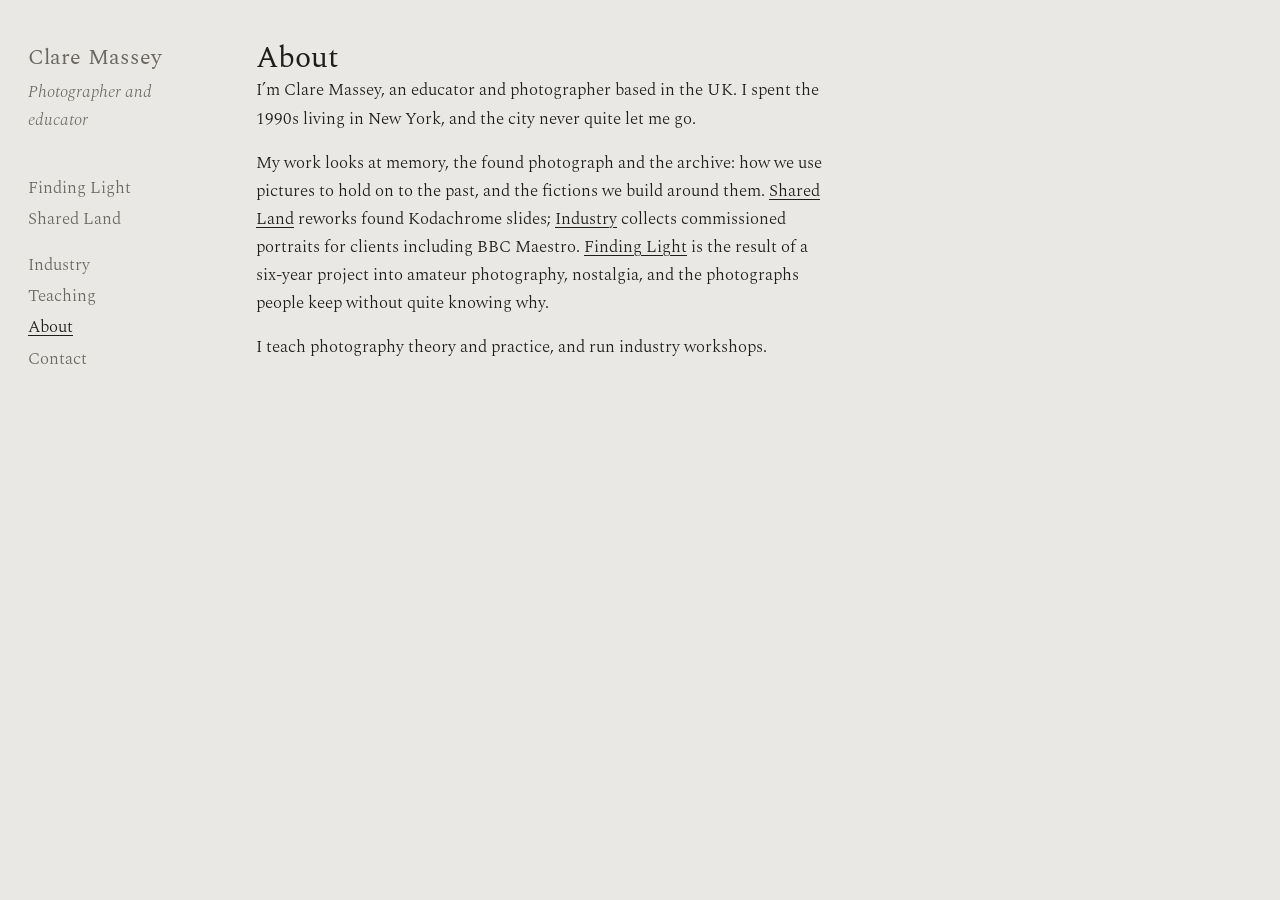
==== about.html @ 1a921242 "First draft of claremassey.co.uk Co-Authored-By: Claude Opus 5.5 <noreply@anthropic.com> Claude-Sess" ====
<!doctype html>
<html lang="en-GB"><head><meta charset="utf-8"><meta name="viewport" content="width=device-width,initial-scale=1">
<title>About — Clare Massey</title><meta name="description" content="Clare Massey — photographer and educator.">
<link rel="preconnect" href="https://fonts.googleapis.com"><link rel="preconnect" href="https://fonts.gstatic.com" crossorigin>
<link href="https://fonts.googleapis.com/css2?family=Spectral:ital,wght@0,300;0,400;1,300&display=swap" rel="stylesheet">
<link rel="stylesheet" href="style.css"></head>
<body><header class="side"><a class="name" href="index.html">Clare Massey</a><p class="role">Photographer and educator</p>
<nav aria-label="Main"><ul><li><a href="finding-light.html">Finding Light</a></li><li><a href="shared-land.html">Shared Land</a></li><li><a href="industry.html">Industry</a></li><li><a href="teaching.html">Teaching</a></li><li><a href="about.html" aria-current="page">About</a></li><li><a href="contact.html">Contact</a></li></ul></nav></header>
<main><section class="intro"><h1>About</h1><p>I’m Clare Massey, an educator and photographer based in the UK. I spent the 1990s living in New York, and the city never quite let me go.</p>
<p>My work looks at memory, the found photograph and the archive: how we use pictures to hold on to the past, and the fictions we build around them. <a href="shared-land.html">Shared Land</a> reworks found Kodachrome slides; <a href="industry.html">Industry</a> collects commissioned portraits for clients including BBC Maestro. <a href="finding-light.html">Finding Light</a> is the result of a six-year project into amateur photography, nostalgia, and the photographs people keep without quite knowing why.</p>
<p>I teach photography theory and practice, and run industry workshops.</p></section></main>
<div class="lb" hidden><button class="lb-x" aria-label="Close">Close</button><img alt=""><p class="lb-c"></p></div>
<script src="lb.js"></script></body></html>
---- style.css ----
:root{--wall:#E9E8E4;--ink:#1F1E1C;--soft:#6B6862;--rule:#CFCDC7;--frame:#FBFBF9}
*{box-sizing:border-box}
html{-webkit-text-size-adjust:100%}
body{margin:0;background:var(--wall);color:var(--ink);font:300 1.0625rem/1.65 Spectral,Georgia,serif;display:grid;grid-template-columns:15rem 1fr;min-height:100vh}
a{color:inherit;text-decoration-thickness:1px;text-underline-offset:.2em}
a:focus-visible,button:focus-visible{outline:2px solid var(--ink);outline-offset:3px}
.side{position:sticky;top:0;align-self:start;height:100vh;padding:2.5rem 1.75rem}
.name{font-size:1.35rem;font-weight:400;text-decoration:none;letter-spacing:.005em}
.role{margin:.15rem 0 2.5rem;color:var(--soft);font-style:italic}
.side ul{list-style:none;margin:0;padding:0}
.side li{margin:.2rem 0}
.side li:nth-child(3){margin-top:1.1rem}
.side a{text-decoration:none;color:var(--soft)}
.side a:hover,.side a[aria-current]{color:var(--ink)}
.side a[aria-current]{text-decoration:underline}
main{padding:2.5rem 3rem 6rem 1rem;max-width:84rem}
h1{font-weight:400;font-size:1.9rem;line-height:1.2;margin:0}
h2{font-weight:400;font-size:1.15rem;margin:4rem 0 1.25rem}
.meta{color:var(--soft);font-style:italic;margin:.2rem 0 1.5rem}
.intro{max-width:36rem;margin-bottom:3rem}
.intro p{margin:0 0 1rem}
.note{color:var(--soft)}
figure{margin:0}
figure img,.proj img{display:block;width:100%;height:auto;background:var(--rule)}
figcaption{font-size:.85rem;color:var(--soft);margin-top:.45rem}
figcaption span{color:var(--ink);margin-right:.35rem}
.grid{display:grid;gap:2.5rem 1.75rem}
.g2{grid-template-columns:repeat(2,1fr)}
.g3{grid-template-columns:repeat(3,1fr)}
.g4{grid-template-columns:repeat(4,1fr)}
.duo{display:grid;grid-template-columns:1fr 1fr;gap:.6rem;margin-bottom:3.5rem}
.duo img{padding:3%;background:var(--frame)}
.home{display:grid;grid-template-columns:repeat(3,1fr);gap:1.75rem;max-width:72rem;align-items:end}
.home .proj img{aspect-ratio:4/5;object-fit:cover}
.proj{text-decoration:none;display:block}
.proj span{display:block;margin-top:.6rem;font-size:1.15rem}
.proj:hover span{text-decoration:underline}
.lb{position:fixed;inset:0;background:rgba(233,232,228,.98);display:flex;flex-direction:column;align-items:center;justify-content:center;padding:3.5rem 1rem 1.5rem;z-index:9}
.lb[hidden]{display:none}
.lb img{max-width:100%;max-height:calc(100vh - 7rem);object-fit:contain}
.lb-c{color:var(--soft);font-size:.9rem;margin:.6rem 0 0}
.lb-x{position:absolute;top:1rem;right:1.25rem;font:inherit;background:none;border:0;color:var(--ink);cursor:pointer;text-decoration:underline;text-underline-offset:.2em}
@media (max-width:1100px){.g4{grid-template-columns:repeat(3,1fr)}}
@media (max-width:900px){
 body{display:block}
 .side{position:static;height:auto;padding:1.5rem 1rem 0}
 .role{margin-bottom:1rem}
 .side ul{display:flex;flex-wrap:wrap;gap:.1rem 1.1rem}
 .side li,.side li:nth-child(3){margin:0}
 main{padding:2rem 1rem 4rem}
 .g4,.g3{grid-template-columns:repeat(2,1fr)}
 .grid{gap:1.75rem 1rem}
}
.home{}
@media (max-width:520px){.home{grid-template-columns:1fr;gap:2.5rem}.g2,.g3{grid-template-columns:1fr}.duo{gap:.35rem}}
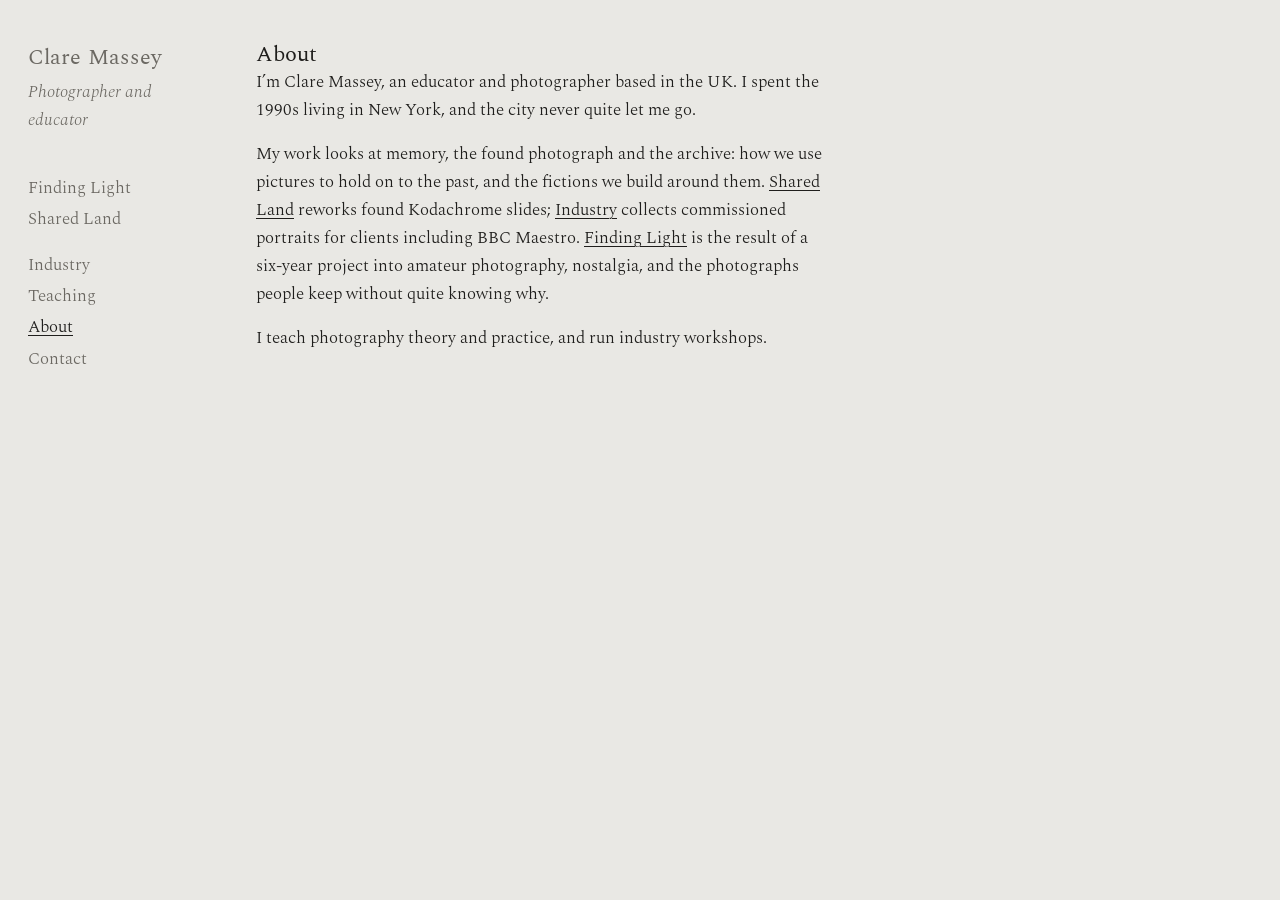
==== commit 10dfeb2d: "Chapter titles, character filter, the Key, click-to-zoom, smaller headings Co-Authored-By: Claude Op" ====
--- a/about.html
+++ b/about.html
@@ -10,4 +10,4 @@
 <p>My work looks at memory, the found photograph and the archive: how we use pictures to hold on to the past, and the fictions we build around them. <a href="shared-land.html">Shared Land</a> reworks found Kodachrome slides; <a href="industry.html">Industry</a> collects commissioned portraits for clients including BBC Maestro. <a href="finding-light.html">Finding Light</a> is the result of a six-year project into amateur photography, nostalgia, and the photographs people keep without quite knowing why.</p>
 <p>I teach photography theory and practice, and run industry workshops.</p></section></main>
 <div class="lb" hidden><button class="lb-x" aria-label="Close">Close</button><img alt=""><p class="lb-c"></p></div>
-<script src="lb.js"></script></body></html>+<script src="lb.js"></script><script src="filter.js"></script></body></html>
--- a/style.css
+++ b/style.css
@@ -14,8 +14,9 @@
 .side a:hover,.side a[aria-current]{color:var(--ink)}
 .side a[aria-current]{text-decoration:underline}
 main{padding:2.5rem 3rem 6rem 1rem;max-width:84rem}
-h1{font-weight:400;font-size:1.9rem;line-height:1.2;margin:0}
-h2{font-weight:400;font-size:1.15rem;margin:4rem 0 1.25rem}
+h1{font-weight:400;font-size:1.4rem;line-height:1.25;margin:0}
+h2{font-weight:400;font-size:1.05rem;margin:4rem 0 1.25rem}
+.text h2{margin:2.5rem 0 .75rem}
 .meta{color:var(--soft);font-style:italic;margin:.2rem 0 1.5rem}
 .intro{max-width:36rem;margin-bottom:3rem}
 .intro p{margin:0 0 1rem}
@@ -23,7 +24,11 @@
 figure{margin:0}
 figure img,.proj img{display:block;width:100%;height:auto;background:var(--rule)}
 figcaption{font-size:.85rem;color:var(--soft);margin-top:.45rem}
-figcaption span{color:var(--ink);margin-right:.35rem}
+figcaption .place{display:none}
+.filter{display:flex;flex-wrap:wrap;gap:.25rem 1.1rem;margin:-1.5rem 0 2rem}
+.filter button{font:inherit;background:none;border:0;padding:0;color:var(--soft);cursor:pointer}
+.filter button[aria-pressed=true]{color:var(--ink);text-decoration:underline;text-underline-offset:.2em}
+.grid figure[hidden]{display:none}
 .grid{display:grid;gap:2.5rem 1.75rem}
 .g2{grid-template-columns:repeat(2,1fr)}
 .g3{grid-template-columns:repeat(3,1fr)}
@@ -37,7 +42,12 @@
 .proj:hover span{text-decoration:underline}
 .lb{position:fixed;inset:0;background:rgba(233,232,228,.98);display:flex;flex-direction:column;align-items:center;justify-content:center;padding:3.5rem 1rem 1.5rem;z-index:9}
 .lb[hidden]{display:none}
-.lb img{max-width:100%;max-height:calc(100vh - 7rem);object-fit:contain}
+.lb img{max-width:100%;max-height:calc(100vh - 7rem);object-fit:contain;cursor:zoom-in}
+.lb.zoomed{overflow:auto;display:block;padding:0}
+.lb.zoomed img{max-width:none;max-height:none;cursor:zoom-out;display:block;margin:0 auto}
+.lb.zoomed .lb-c{display:none}
+.lb-nav{position:absolute;top:50%;transform:translateY(-50%);font:inherit;font-size:1.6rem;background:none;border:0;color:var(--soft);cursor:pointer;padding:1rem}
+.lb-nav:hover{color:var(--ink)}.lb-p{left:.25rem}.lb-n{right:.25rem}.lb.zoomed .lb-nav{display:none}
 .lb-c{color:var(--soft);font-size:.9rem;margin:.6rem 0 0}
 .lb-x{position:absolute;top:1rem;right:1.25rem;font:inherit;background:none;border:0;color:var(--ink);cursor:pointer;text-decoration:underline;text-underline-offset:.2em}
 @media (max-width:1100px){.g4{grid-template-columns:repeat(3,1fr)}}
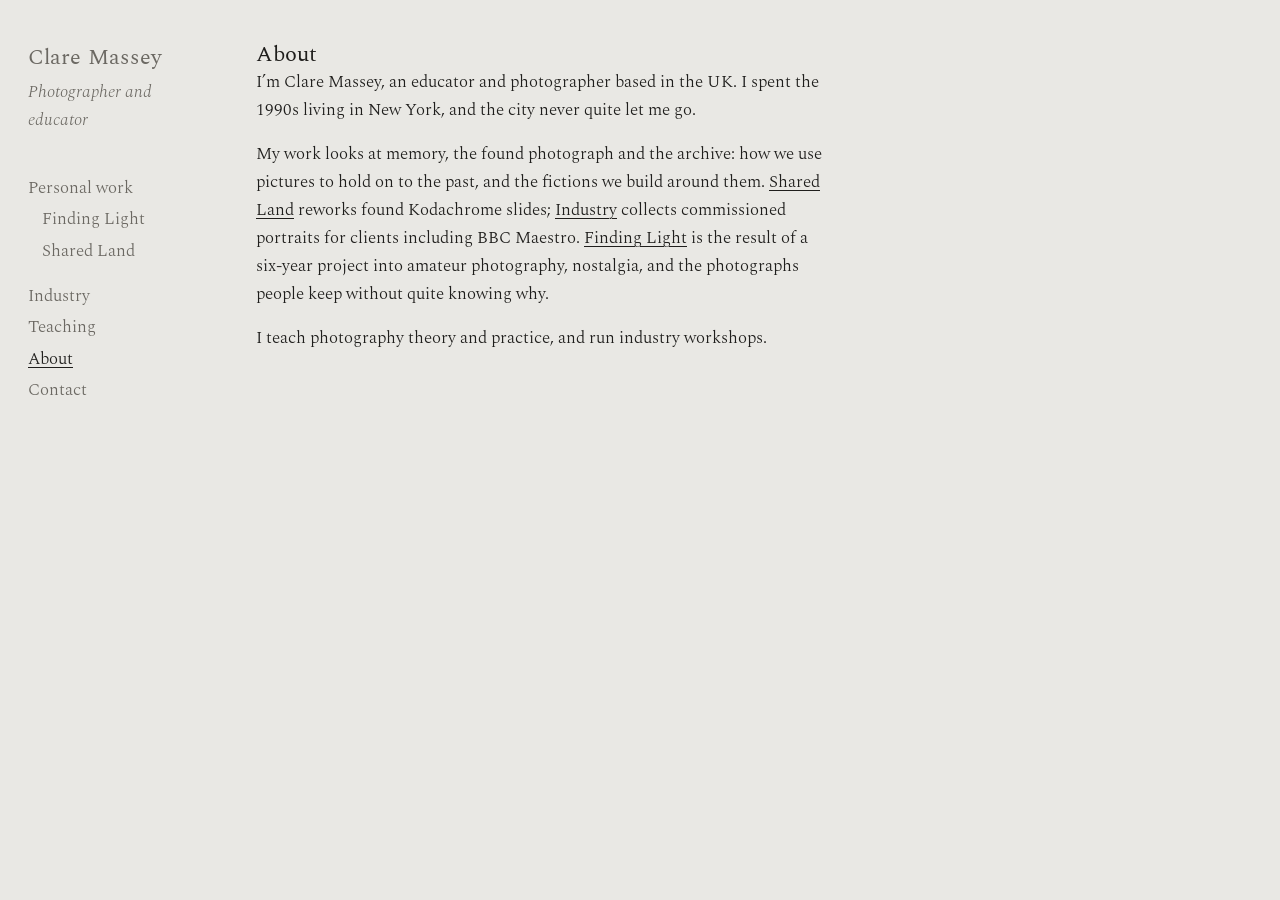
==== commit db52c7d0: "Home becomes Personal work; centred chapter captions with place and year Co-Authored-By: Claude Opus" ====
--- a/about.html
+++ b/about.html
@@ -5,7 +5,7 @@
 <link href="https://fonts.googleapis.com/css2?family=Spectral:ital,wght@0,300;0,400;1,300&display=swap" rel="stylesheet">
 <link rel="stylesheet" href="style.css"></head>
 <body><header class="side"><a class="name" href="index.html">Clare Massey</a><p class="role">Photographer and educator</p>
-<nav aria-label="Main"><ul><li><a href="finding-light.html">Finding Light</a></li><li><a href="shared-land.html">Shared Land</a></li><li><a href="industry.html">Industry</a></li><li><a href="teaching.html">Teaching</a></li><li><a href="about.html" aria-current="page">About</a></li><li><a href="contact.html">Contact</a></li></ul></nav></header>
+<nav aria-label="Main"><ul><li class="grp"><a href="index.html">Personal work</a></li><li class="sub"><a href="finding-light.html">Finding Light</a></li><li class="sub"><a href="shared-land.html">Shared Land</a></li><li><a href="industry.html">Industry</a></li><li><a href="teaching.html">Teaching</a></li><li><a href="about.html" aria-current="page">About</a></li><li><a href="contact.html">Contact</a></li></ul></nav></header>
 <main><section class="intro"><h1>About</h1><p>I’m Clare Massey, an educator and photographer based in the UK. I spent the 1990s living in New York, and the city never quite let me go.</p>
 <p>My work looks at memory, the found photograph and the archive: how we use pictures to hold on to the past, and the fictions we build around them. <a href="shared-land.html">Shared Land</a> reworks found Kodachrome slides; <a href="industry.html">Industry</a> collects commissioned portraits for clients including BBC Maestro. <a href="finding-light.html">Finding Light</a> is the result of a six-year project into amateur photography, nostalgia, and the photographs people keep without quite knowing why.</p>
 <p>I teach photography theory and practice, and run industry workshops.</p></section></main>
--- a/style.css
+++ b/style.css
@@ -9,7 +9,9 @@
 .role{margin:.15rem 0 2.5rem;color:var(--soft);font-style:italic}
 .side ul{list-style:none;margin:0;padding:0}
 .side li{margin:.2rem 0}
-.side li:nth-child(3){margin-top:1.1rem}
+.side li.sub a{padding-left:.9rem}
+.side li:nth-child(4){margin-top:1.1rem}
+.home-h{margin-bottom:1.5rem}
 .side a{text-decoration:none;color:var(--soft)}
 .side a:hover,.side a[aria-current]{color:var(--ink)}
 .side a[aria-current]{text-decoration:underline}
@@ -24,7 +26,8 @@
 figure{margin:0}
 figure img,.proj img{display:block;width:100%;height:auto;background:var(--rule)}
 figcaption{font-size:.85rem;color:var(--soft);margin-top:.45rem}
-figcaption .place{display:none}
+.g4 figcaption{text-align:center;line-height:1.45}
+figcaption .place{display:block}
 .filter{display:flex;flex-wrap:wrap;gap:.25rem 1.1rem;margin:-1.5rem 0 2rem}
 .filter button{font:inherit;background:none;border:0;padding:0;color:var(--soft);cursor:pointer}
 .filter button[aria-pressed=true]{color:var(--ink);text-decoration:underline;text-underline-offset:.2em}
@@ -35,8 +38,9 @@
 .g4{grid-template-columns:repeat(4,1fr)}
 .duo{display:grid;grid-template-columns:1fr 1fr;gap:.6rem;margin-bottom:3.5rem}
 .duo img{padding:3%;background:var(--frame)}
-.home{display:grid;grid-template-columns:repeat(3,1fr);gap:1.75rem;max-width:72rem;align-items:end}
+.home{display:grid;grid-template-columns:repeat(2,1fr);gap:1.75rem;max-width:72rem;align-items:end}
 .home .proj img{aspect-ratio:4/5;object-fit:cover}
+.home{max-width:52rem}
 .proj{text-decoration:none;display:block}
 .proj span{display:block;margin-top:.6rem;font-size:1.15rem}
 .proj:hover span{text-decoration:underline}
@@ -56,7 +60,8 @@
  .side{position:static;height:auto;padding:1.5rem 1rem 0}
  .role{margin-bottom:1rem}
  .side ul{display:flex;flex-wrap:wrap;gap:.1rem 1.1rem}
- .side li,.side li:nth-child(3){margin:0}
+ .side li,.side li:nth-child(4){margin:0}
+ .side li.sub a{padding-left:0}
  main{padding:2rem 1rem 4rem}
  .g4,.g3{grid-template-columns:repeat(2,1fr)}
  .grid{gap:1.75rem 1rem}
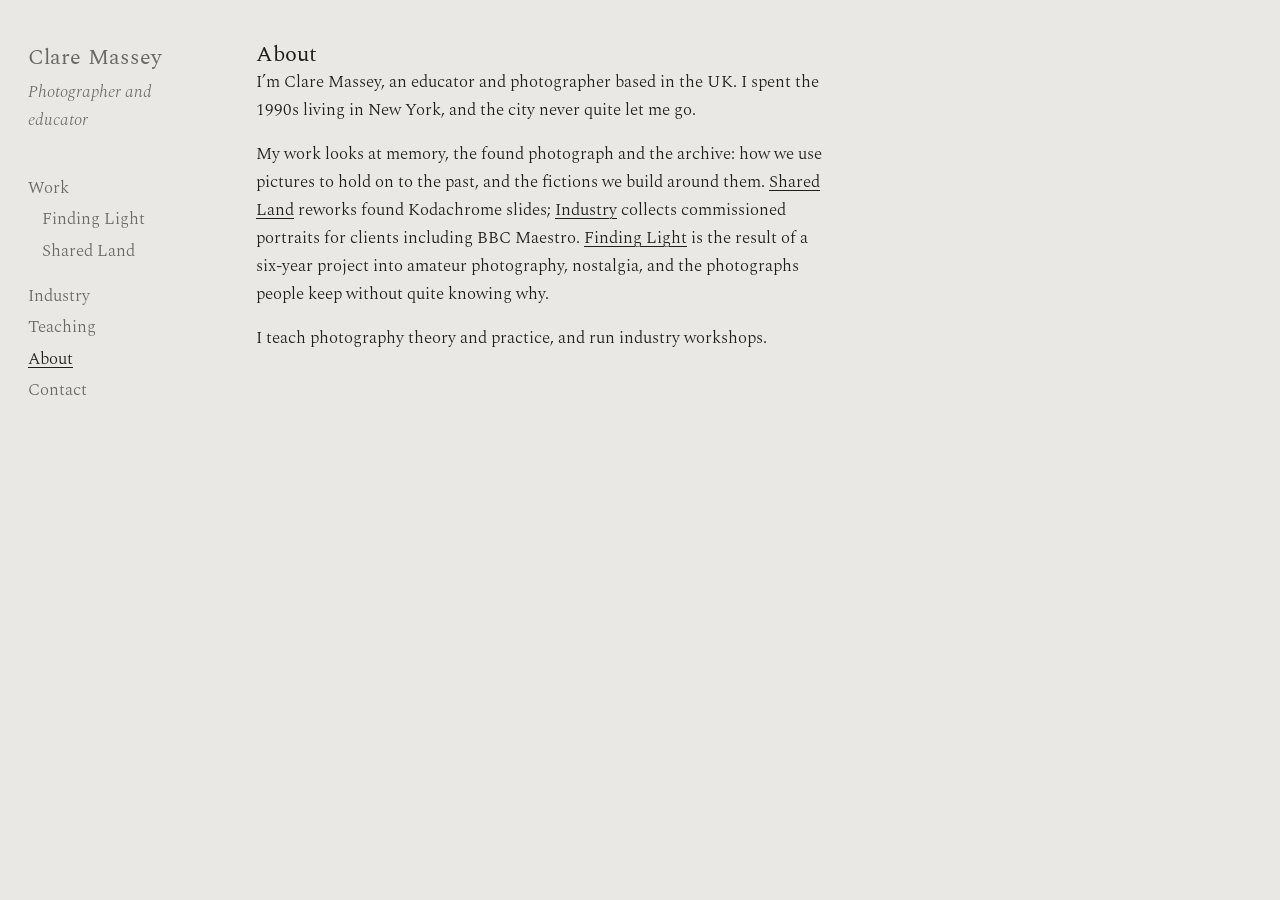
==== commit 516b6f8b: "Landing page: Work and Industry; new Work page holds Finding Light and Shared Land Co-Authored-By: C" ====
--- a/about.html
+++ b/about.html
@@ -5,7 +5,7 @@
 <link href="https://fonts.googleapis.com/css2?family=Spectral:ital,wght@0,300;0,400;1,300&display=swap" rel="stylesheet">
 <link rel="stylesheet" href="style.css"></head>
 <body><header class="side"><a class="name" href="index.html">Clare Massey</a><p class="role">Photographer and educator</p>
-<nav aria-label="Main"><ul><li class="grp"><a href="index.html">Personal work</a></li><li class="sub"><a href="finding-light.html">Finding Light</a></li><li class="sub"><a href="shared-land.html">Shared Land</a></li><li><a href="industry.html">Industry</a></li><li><a href="teaching.html">Teaching</a></li><li><a href="about.html" aria-current="page">About</a></li><li><a href="contact.html">Contact</a></li></ul></nav></header>
+<nav aria-label="Main"><ul><li class="grp"><a href="work.html">Work</a></li><li class="sub"><a href="finding-light.html">Finding Light</a></li><li class="sub"><a href="shared-land.html">Shared Land</a></li><li><a href="industry.html">Industry</a></li><li><a href="teaching.html">Teaching</a></li><li><a href="about.html" aria-current="page">About</a></li><li><a href="contact.html">Contact</a></li></ul></nav></header>
 <main><section class="intro"><h1>About</h1><p>I’m Clare Massey, an educator and photographer based in the UK. I spent the 1990s living in New York, and the city never quite let me go.</p>
 <p>My work looks at memory, the found photograph and the archive: how we use pictures to hold on to the past, and the fictions we build around them. <a href="shared-land.html">Shared Land</a> reworks found Kodachrome slides; <a href="industry.html">Industry</a> collects commissioned portraits for clients including BBC Maestro. <a href="finding-light.html">Finding Light</a> is the result of a six-year project into amateur photography, nostalgia, and the photographs people keep without quite knowing why.</p>
 <p>I teach photography theory and practice, and run industry workshops.</p></section></main>
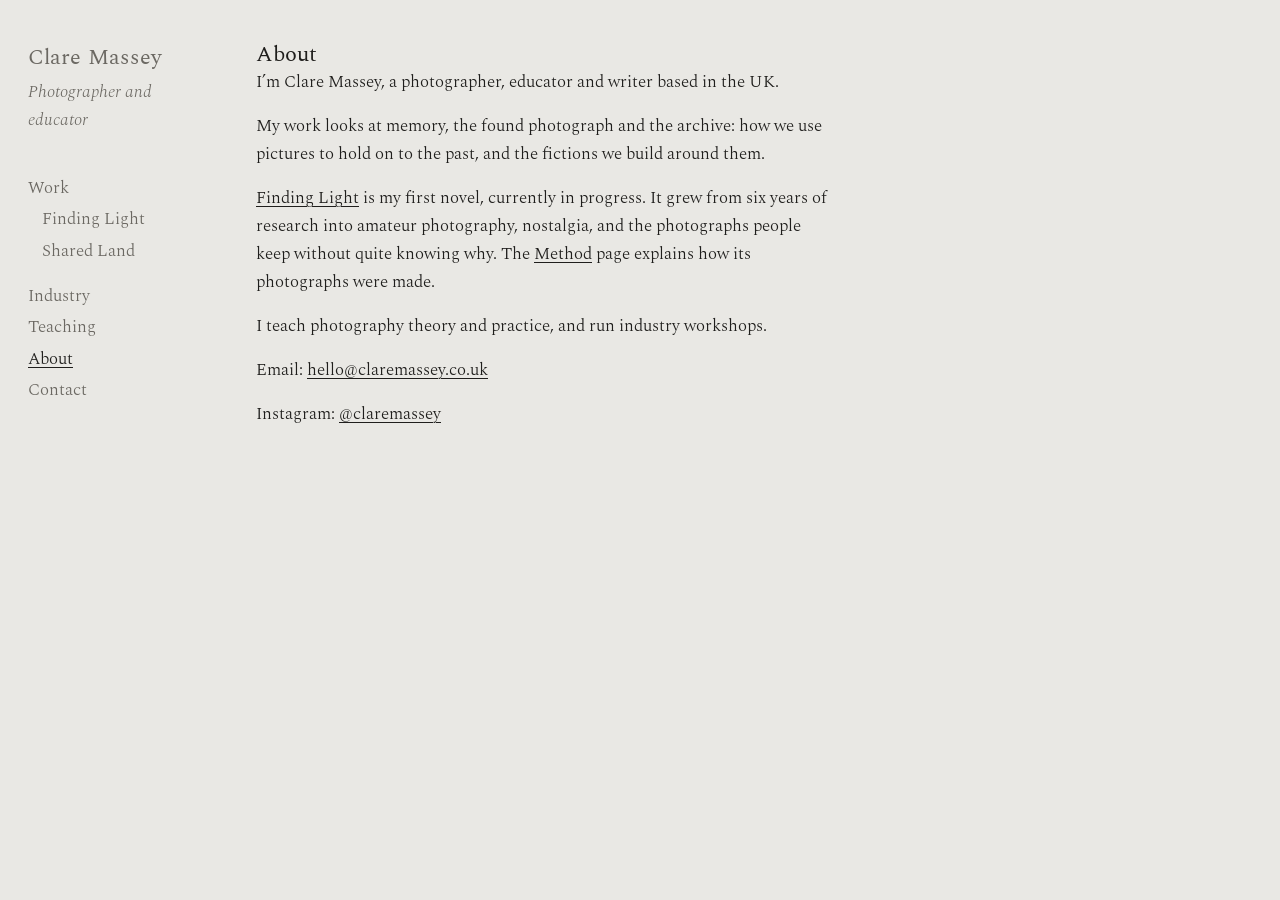
==== commit e91b4a4f: "About: text from the live site Co-Authored-By: Claude Opus 5.5 <noreply@anthropic.com> Claude-Sessio" ====
--- a/about.html
+++ b/about.html
@@ -6,8 +6,11 @@
 <link rel="stylesheet" href="style.css"></head>
 <body><header class="side"><a class="name" href="index.html">Clare Massey</a><p class="role">Photographer and educator</p>
 <nav aria-label="Main"><ul><li class="grp"><a href="work.html">Work</a></li><li class="sub"><a href="finding-light.html">Finding Light</a></li><li class="sub"><a href="shared-land.html">Shared Land</a></li><li><a href="industry.html">Industry</a></li><li><a href="teaching.html">Teaching</a></li><li><a href="about.html" aria-current="page">About</a></li><li><a href="contact.html">Contact</a></li></ul></nav></header>
-<main><section class="intro"><h1>About</h1><p>I’m Clare Massey, an educator and photographer based in the UK. I spent the 1990s living in New York, and the city never quite let me go.</p>
-<p>My work looks at memory, the found photograph and the archive: how we use pictures to hold on to the past, and the fictions we build around them. <a href="shared-land.html">Shared Land</a> reworks found Kodachrome slides; <a href="industry.html">Industry</a> collects commissioned portraits for clients including BBC Maestro. <a href="finding-light.html">Finding Light</a> is the result of a six-year project into amateur photography, nostalgia, and the photographs people keep without quite knowing why.</p>
-<p>I teach photography theory and practice, and run industry workshops.</p></section></main>
+<main><section class="intro"><h1>About</h1><p>I’m Clare Massey, a photographer, educator and writer based in the UK.</p>
+<p>My work looks at memory, the found photograph and the archive: how we use pictures to hold on to the past, and the fictions we build around them.</p>
+<p><a href="finding-light.html">Finding Light</a> is my first novel, currently in progress. It grew from six years of research into amateur photography, nostalgia, and the photographs people keep without quite knowing why. The <a href="method.html">Method</a> page explains how its photographs were made.</p>
+<p>I teach photography theory and practice, and run industry workshops.</p>
+<p>Email: <a href="mailto:hello@claremassey.co.uk">hello@claremassey.co.uk</a></p>
+<p>Instagram: <a href="https://www.instagram.com/claremassey/">@claremassey</a></p></section></main>
 <div class="lb" hidden><button class="lb-x" aria-label="Close">Close</button><img alt=""><p class="lb-c"></p></div>
 <script src="lb.js"></script><script src="filter.js"></script></body></html>
